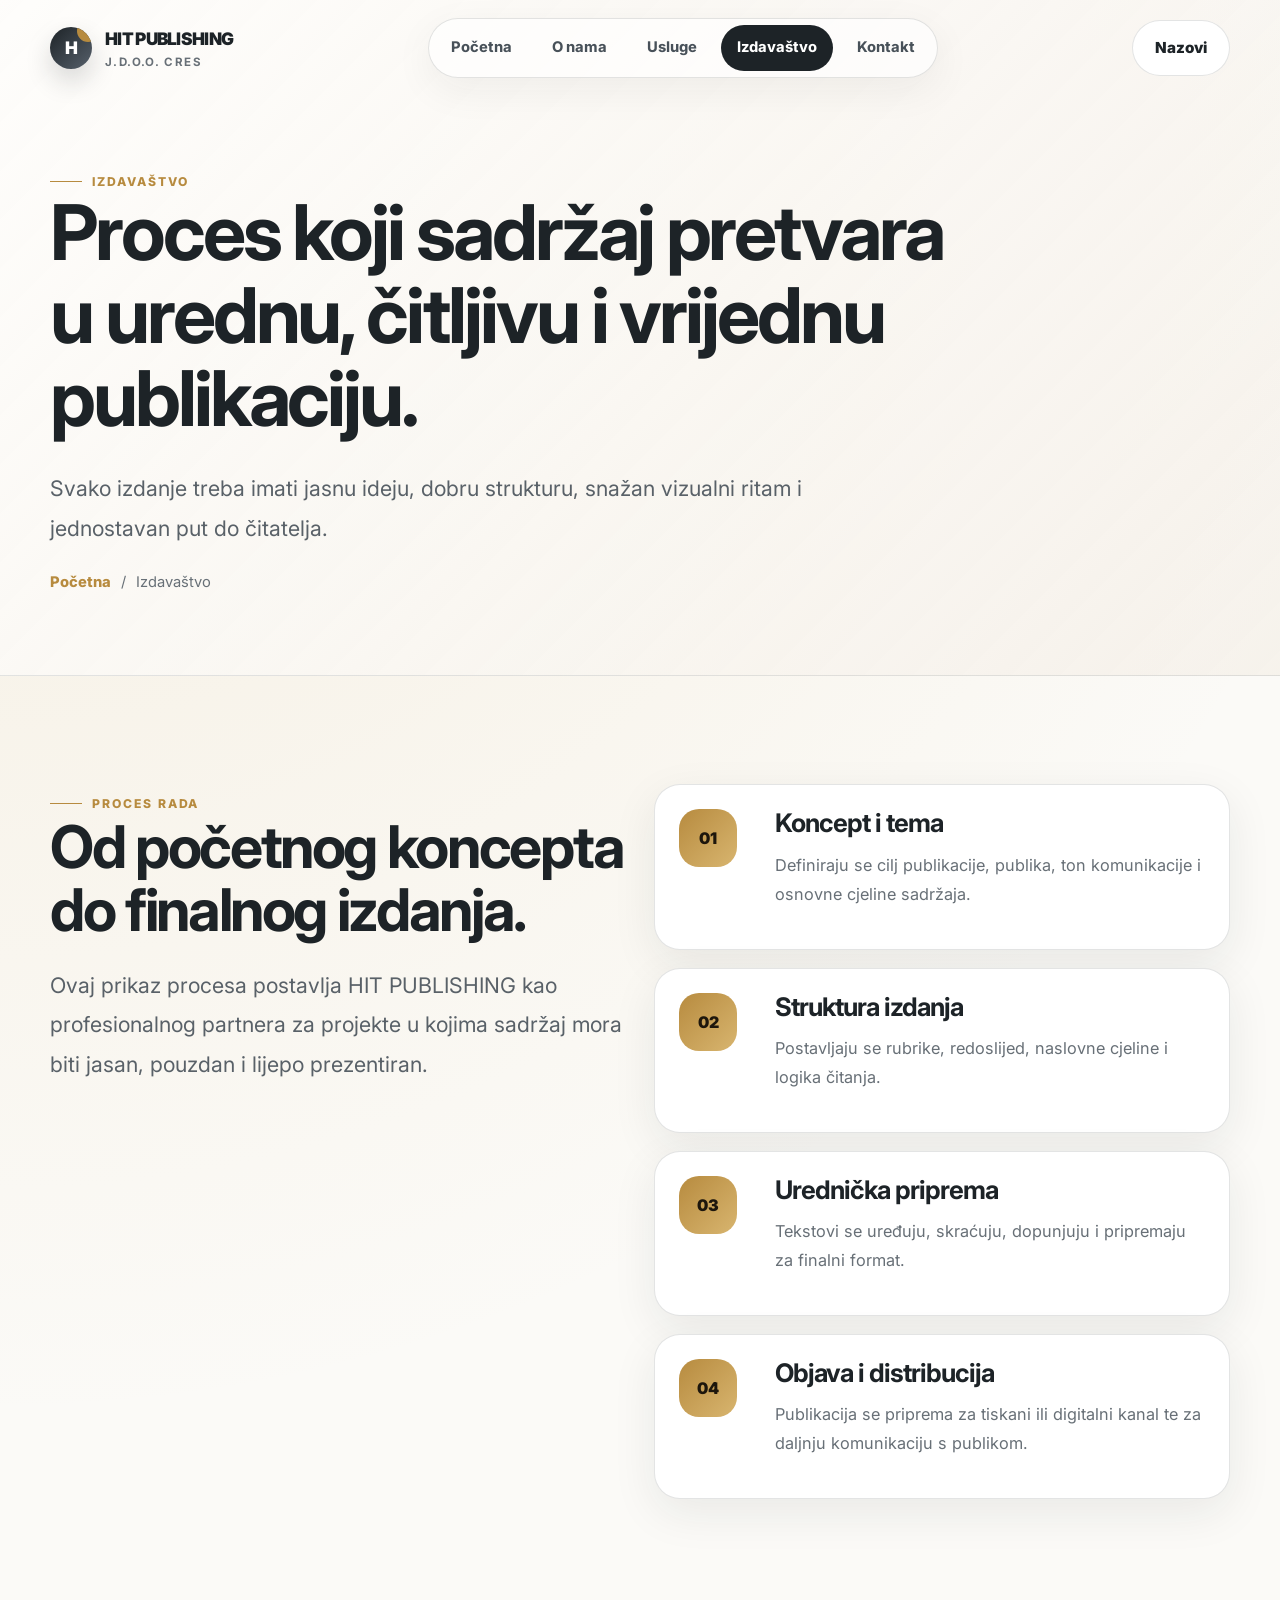
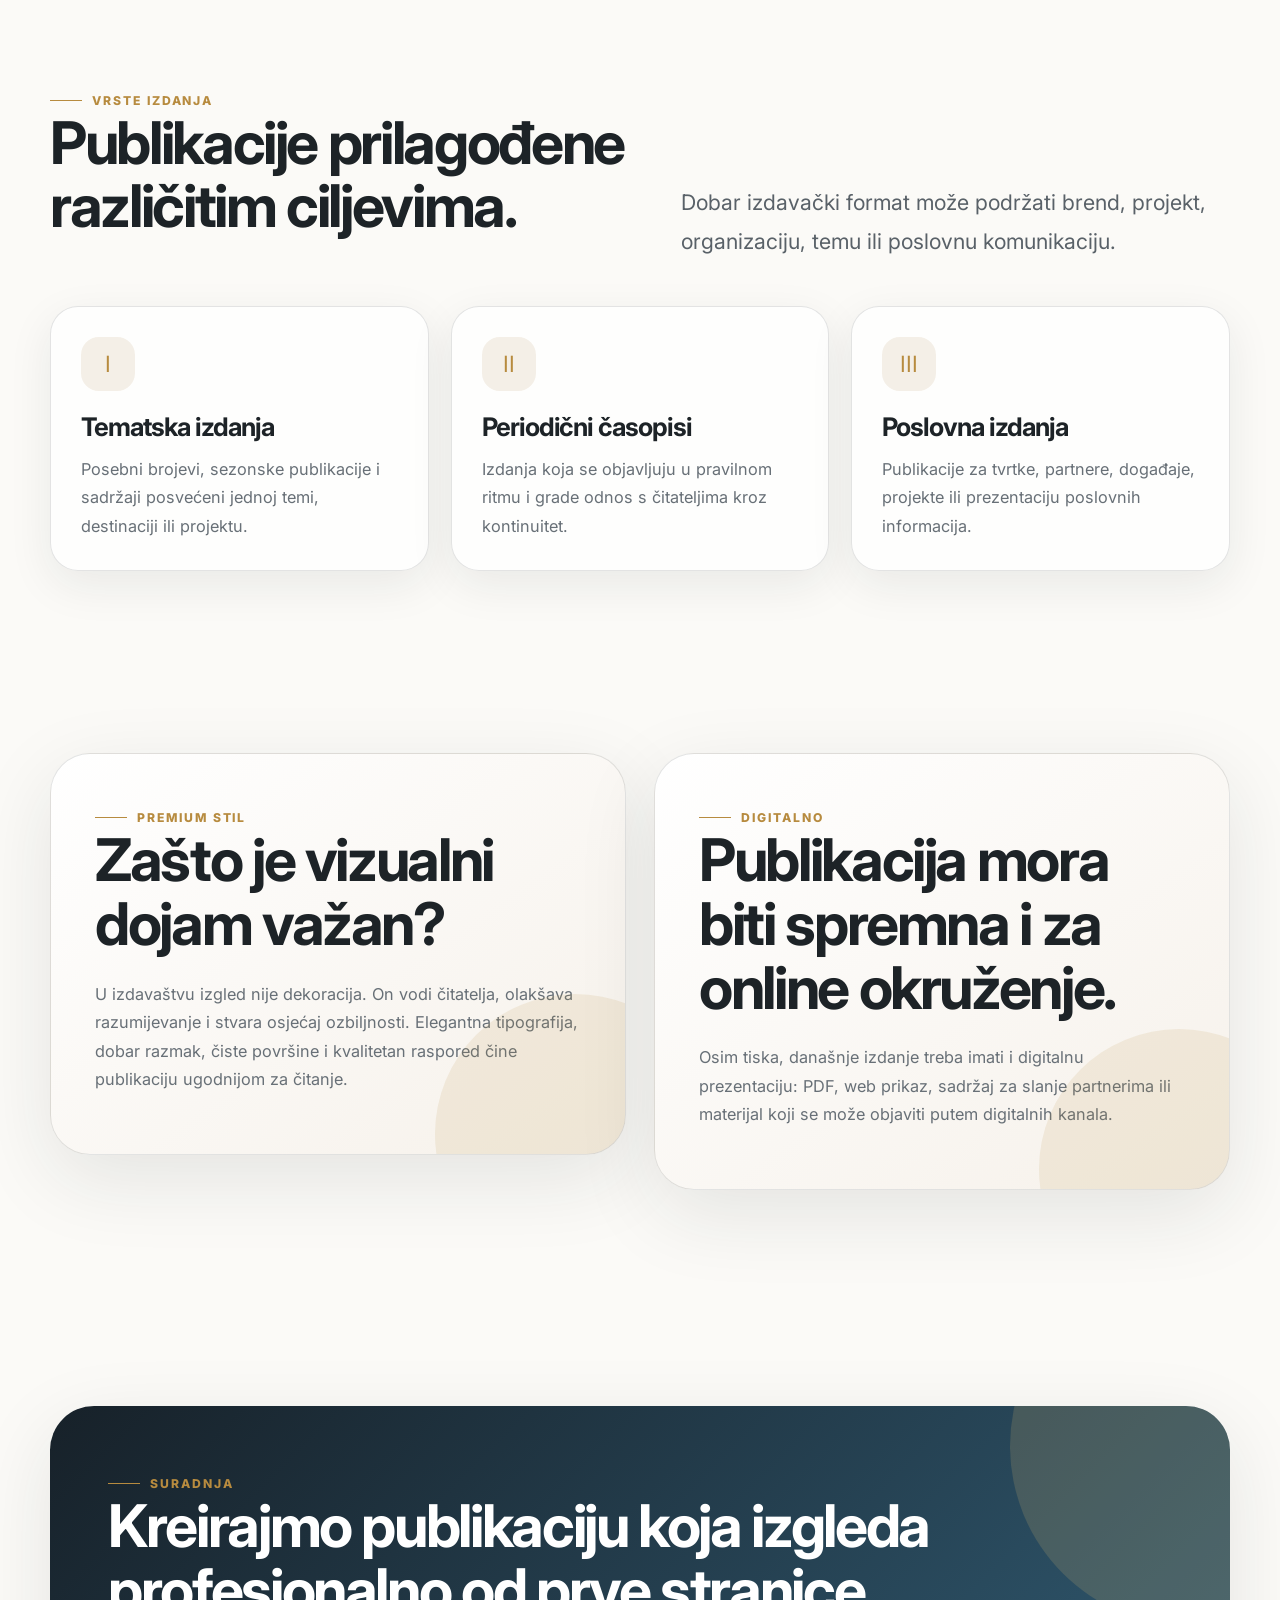
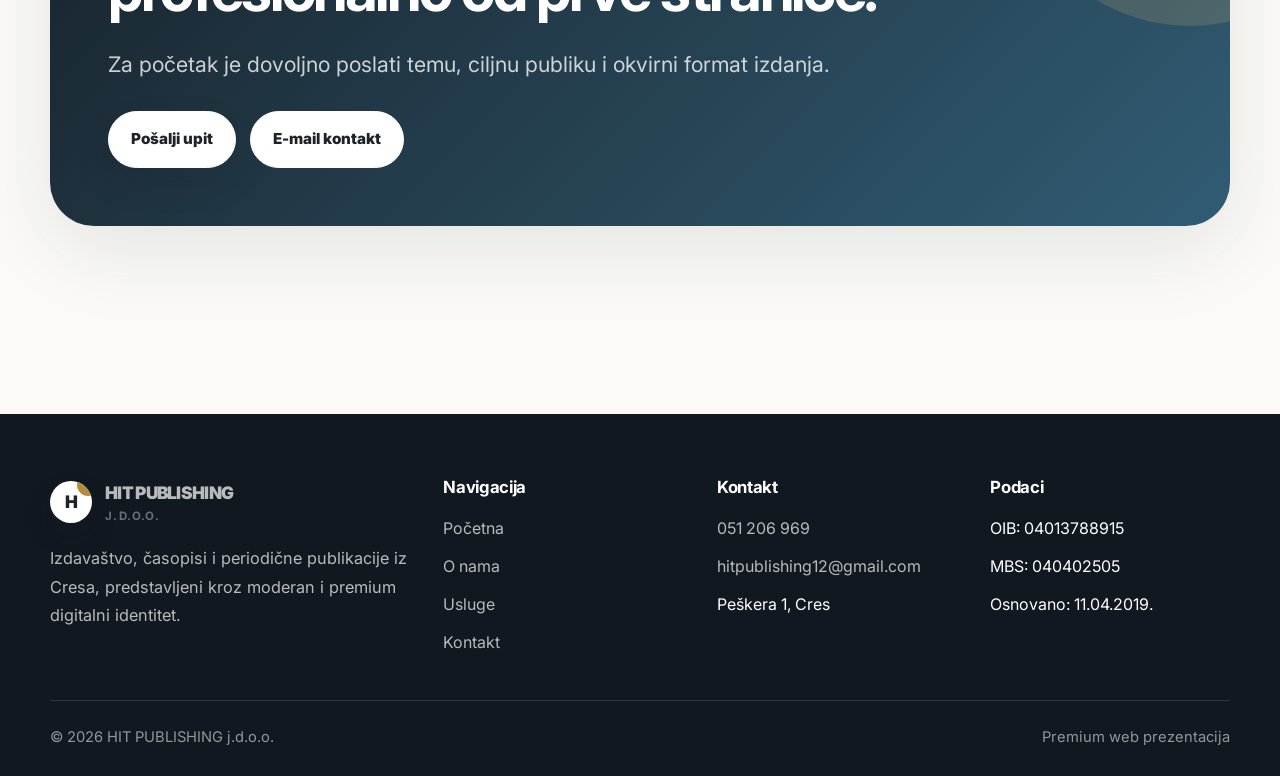
==== izdavastvo.html @ 4e16e78d "2" ====
<!DOCTYPE html>
<html lang="hr">
<head>
  <meta charset="UTF-8" />
  <meta name="viewport" content="width=device-width, initial-scale=1.0" />
  <title>Izdavaštvo | HIT PUBLISHING j.d.o.o.</title>
  <meta name="description" content="Izdavački proces HIT PUBLISHING j.d.o.o. – koncept, struktura, urednička priprema, dizajn i objava publikacija." />
  <link rel="preconnect" href="https://fonts.googleapis.com"><link rel="preconnect" href="https://fonts.gstatic.com" crossorigin><link href="https://fonts.googleapis.com/css2?family=Inter:wght@400;500;650;750;850;900&display=swap" rel="stylesheet">
  <link rel="icon" href="favicon.svg" type="image/svg+xml" />
  <link rel="stylesheet" href="styles.css" />
</head>
<body>
  <header class="header"><nav class="nav"><a class="logo" href="index.html"><span class="logo-mark">H</span><span>HIT PUBLISHING<small>j.d.o.o. Cres</small></span></a><div class="nav-links"><a href="index.html">Početna</a><a href="o-nama.html">O nama</a><a href="usluge.html">Usluge</a><a class="active" href="izdavastvo.html">Izdavaštvo</a><a href="kontakt.html">Kontakt</a></div><div class="nav-actions"><a class="btn light" href="tel:+38551206969">Nazovi</a><button class="menu-toggle" aria-label="Otvori izbornik"><span></span></button></div></nav></header>

  <main>
    <section class="page-hero"><div class="container reveal"><span class="eyebrow">Izdavaštvo</span><h1>Proces koji sadržaj pretvara u urednu, čitljivu i vrijednu publikaciju.</h1><p class="lead">Svako izdanje treba imati jasnu ideju, dobru strukturu, snažan vizualni ritam i jednostavan put do čitatelja.</p><div class="breadcrumbs"><a href="index.html">Početna</a><span>/</span><span>Izdavaštvo</span></div></div></section>

    <section class="section">
      <div class="container grid-2">
        <div class="reveal">
          <span class="eyebrow">Proces rada</span>
          <h2>Od početnog koncepta do finalnog izdanja.</h2>
          <p class="lead">Ovaj prikaz procesa postavlja HIT PUBLISHING kao profesionalnog partnera za projekte u kojima sadržaj mora biti jasan, pouzdan i lijepo prezentiran.</p>
        </div>
        <div class="process reveal delay-1">
          <div class="process-item"><div><h3>Koncept i tema</h3><p>Definiraju se cilj publikacije, publika, ton komunikacije i osnovne cjeline sadržaja.</p></div></div>
          <div class="process-item"><div><h3>Struktura izdanja</h3><p>Postavljaju se rubrike, redoslijed, naslovne cjeline i logika čitanja.</p></div></div>
          <div class="process-item"><div><h3>Urednička priprema</h3><p>Tekstovi se uređuju, skraćuju, dopunjuju i pripremaju za finalni format.</p></div></div>
          <div class="process-item"><div><h3>Objava i distribucija</h3><p>Publikacija se priprema za tiskani ili digitalni kanal te za daljnju komunikaciju s publikom.</p></div></div>
        </div>
      </div>
    </section>

    <section class="section tight">
      <div class="container">
        <div class="section-head reveal"><div><span class="eyebrow">Vrste izdanja</span><h2>Publikacije prilagođene različitim ciljevima.</h2></div><p class="lead">Dobar izdavački format može podržati brend, projekt, organizaciju, temu ili poslovnu komunikaciju.</p></div>
        <div class="grid-3">
          <article class="card reveal"><div class="card-icon">I</div><h3>Tematska izdanja</h3><p>Posebni brojevi, sezonske publikacije i sadržaji posvećeni jednoj temi, destinaciji ili projektu.</p></article>
          <article class="card reveal delay-1"><div class="card-icon">II</div><h3>Periodični časopisi</h3><p>Izdanja koja se objavljuju u pravilnom ritmu i grade odnos s čitateljima kroz kontinuitet.</p></article>
          <article class="card reveal delay-2"><div class="card-icon">III</div><h3>Poslovna izdanja</h3><p>Publikacije za tvrtke, partnere, događaje, projekte ili prezentaciju poslovnih informacija.</p></article>
        </div>
      </div>
    </section>

    <section class="section">
      <div class="container grid-2">
        <div class="split-card reveal">
          <span class="eyebrow">Premium stil</span>
          <h2>Zašto je vizualni dojam važan?</h2>
          <p>U izdavaštvu izgled nije dekoracija. On vodi čitatelja, olakšava razumijevanje i stvara osjećaj ozbiljnosti. Elegantna tipografija, dobar razmak, čiste površine i kvalitetan raspored čine publikaciju ugodnijom za čitanje.</p>
        </div>
        <div class="split-card reveal delay-1">
          <span class="eyebrow">Digitalno</span>
          <h2>Publikacija mora biti spremna i za online okruženje.</h2>
          <p>Osim tiska, današnje izdanje treba imati i digitalnu prezentaciju: PDF, web prikaz, sadržaj za slanje partnerima ili materijal koji se može objaviti putem digitalnih kanala.</p>
        </div>
      </div>
    </section>

    <section class="section"><div class="container"><div class="cta-band reveal"><span class="eyebrow">Suradnja</span><h2>Kreirajmo publikaciju koja izgleda profesionalno od prve stranice.</h2><p class="lead">Za početak je dovoljno poslati temu, ciljnu publiku i okvirni format izdanja.</p><div class="cta-actions"><a class="btn" href="kontakt.html">Pošalji upit</a><a class="btn light" href="mailto:hitpublishing12@gmail.com">E-mail kontakt</a></div></div></div></section>
  </main>

  <footer class="footer"><div class="container"><div class="footer-top"><div><a class="logo" href="index.html"><span class="logo-mark">H</span><span>HIT PUBLISHING<small>j.d.o.o.</small></span></a><p style="margin-top:18px;max-width:420px">Izdavaštvo, časopisi i periodične publikacije iz Cresa, predstavljeni kroz moderan i premium digitalni identitet.</p></div><div><h3>Navigacija</h3><div class="footer-links"><a href="index.html">Početna</a><a href="o-nama.html">O nama</a><a href="usluge.html">Usluge</a><a href="kontakt.html">Kontakt</a></div></div><div><h3>Kontakt</h3><div class="footer-links"><a href="tel:+38551206969">051 206 969</a><a href="mailto:hitpublishing12@gmail.com">hitpublishing12@gmail.com</a><span>Peškera 1, Cres</span></div></div><div><h3>Podaci</h3><div class="footer-links"><span>OIB: 04013788915</span><span>MBS: 040402505</span><span>Osnovano: 11.04.2019.</span></div></div></div><div class="footer-bottom"><span>© 2026 HIT PUBLISHING j.d.o.o.</span><span>Premium web prezentacija</span></div></div></footer>
  <script src="script.js"></script>
</body>
</html>
---- styles.css ----
:root{
  --bg:#fbfaf7;
  --surface:#ffffff;
  --surface-2:#f4efe7;
  --ink:#1d2327;
  --muted:#687077;
  --soft:#9a8f82;
  --line:rgba(29,35,39,.12);
  --gold:#b78b3f;
  --gold-2:#d8b56f;
  --blue:#315c74;
  --green:#2e8d6d;
  --shadow:0 24px 80px rgba(29,35,39,.10);
  --shadow-soft:0 14px 45px rgba(29,35,39,.08);
  --radius:28px;
  --radius-sm:18px;
  --container:min(1180px,calc(100% - 40px));
}
*{box-sizing:border-box}
html{scroll-behavior:smooth}
body{
  margin:0;
  font-family:Inter, ui-sans-serif, system-ui, -apple-system, BlinkMacSystemFont, "Segoe UI", sans-serif;
  color:var(--ink);
  background:radial-gradient(circle at top left, rgba(216,181,111,.18), transparent 34%), var(--bg);
  line-height:1.75;
  overflow-x:hidden;
}
body.menu-open{overflow:hidden}
a{color:inherit;text-decoration:none}
img{max-width:100%;display:block}
::selection{background:rgba(183,139,63,.25)}
.container{width:var(--container);margin:0 auto}
.eyebrow{
  display:inline-flex;
  align-items:center;
  gap:10px;
  color:var(--gold);
  text-transform:uppercase;
  font-weight:800;
  font-size:.76rem;
  letter-spacing:.16em;
}
.eyebrow::before{content:"";width:32px;height:1px;background:currentColor;display:block}
h1,h2,h3,p{margin-top:0}
h1,h2,h3{line-height:1.08;letter-spacing:-.04em}
h1{font-size:clamp(3.1rem,7vw,7.2rem);margin-bottom:28px}
h2{font-size:clamp(2.15rem,4.6vw,4.8rem);margin-bottom:24px}
h3{font-size:clamp(1.25rem,2vw,1.72rem);margin-bottom:14px}
p{color:var(--muted);font-size:1.02rem}
.lead{font-size:clamp(1.08rem,1.7vw,1.34rem);line-height:1.85;color:#596168;max-width:780px}
.header{
  position:fixed;
  top:0;left:0;right:0;
  z-index:50;
  transition:.35s ease;
  padding:18px 0;
}
.header.scrolled{background:rgba(251,250,247,.82);backdrop-filter:blur(18px);box-shadow:0 8px 30px rgba(29,35,39,.07);padding:12px 0}
.nav{
  width:var(--container);
  margin:0 auto;
  display:flex;
  align-items:center;
  justify-content:space-between;
  gap:20px;
}
.logo{
  display:flex;
  align-items:center;
  gap:13px;
  font-weight:900;
  letter-spacing:-.04em;
  font-size:1.08rem;
}
.logo-mark{
  width:42px;height:42px;border-radius:50%;
  display:grid;place-items:center;
  background:linear-gradient(135deg,var(--ink),#56606b);
  color:#fff;
  box-shadow:0 12px 26px rgba(29,35,39,.17);
  position:relative;
  overflow:hidden;
}
.logo-mark::after{content:"";position:absolute;right:-7px;top:-7px;width:22px;height:22px;border-radius:50%;background:var(--gold)}
.logo span small{display:block;font-weight:700;color:var(--muted);font-size:.72rem;letter-spacing:.12em;text-transform:uppercase;margin-top:-2px}
.nav-links{display:flex;align-items:center;gap:8px;background:rgba(255,255,255,.62);border:1px solid var(--line);border-radius:999px;padding:6px;box-shadow:0 12px 40px rgba(29,35,39,.06)}
.nav-links a{padding:10px 16px;border-radius:999px;color:#485159;font-weight:750;font-size:.92rem;transition:.25s ease}
.nav-links a:hover,.nav-links a.active{background:var(--ink);color:#fff}
.nav-actions{display:flex;align-items:center;gap:10px}
.btn{
  display:inline-flex;align-items:center;justify-content:center;gap:10px;
  padding:14px 22px;border-radius:999px;
  background:var(--ink);color:#fff;font-weight:850;
  border:1px solid var(--ink);box-shadow:0 16px 32px rgba(29,35,39,.15);
  transition:.25s ease;cursor:pointer;font-size:.95rem;
}
.btn:hover{transform:translateY(-2px);box-shadow:0 24px 46px rgba(29,35,39,.20)}
.btn.light{background:#fff;color:var(--ink);border-color:var(--line);box-shadow:none}
.btn.gold{background:linear-gradient(135deg,var(--gold),var(--gold-2));border:0;color:#1e180f}
.menu-toggle{display:none;border:1px solid var(--line);background:#fff;width:46px;height:46px;border-radius:50%;align-items:center;justify-content:center;cursor:pointer;z-index:60}
.menu-toggle span{width:18px;height:2px;background:var(--ink);position:relative;display:block;transition:.25s ease}
.menu-toggle span::before,.menu-toggle span::after{content:"";position:absolute;left:0;width:18px;height:2px;background:var(--ink);transition:.25s ease}
.menu-toggle span::before{top:-6px}.menu-toggle span::after{top:6px}
body.menu-open .menu-toggle span{background:transparent}
body.menu-open .menu-toggle span::before{top:0;transform:rotate(45deg)}
body.menu-open .menu-toggle span::after{top:0;transform:rotate(-45deg)}
.hero{padding:160px 0 88px;min-height:100vh;display:flex;align-items:center;position:relative;overflow:hidden}
.hero::before{content:"";position:absolute;inset:0;background:linear-gradient(120deg, rgba(255,255,255,.78), rgba(251,250,247,.65) 44%, rgba(244,239,231,.8));pointer-events:none}
.hero .container{position:relative;z-index:2;display:grid;grid-template-columns:1.04fr .96fr;gap:58px;align-items:center}
.hero-copy{max-width:730px}
.hero-copy .lead{margin-bottom:34px}
.hero-buttons{display:flex;gap:14px;flex-wrap:wrap;margin-bottom:38px}
.trust-row{display:grid;grid-template-columns:repeat(3,1fr);gap:12px;max-width:650px}
.trust-item{background:rgba(255,255,255,.72);border:1px solid var(--line);border-radius:20px;padding:18px;box-shadow:var(--shadow-soft)}
.trust-item strong{display:block;font-size:1.35rem;line-height:1;color:var(--ink);margin-bottom:8px}
.trust-item span{font-size:.88rem;color:var(--muted);line-height:1.45;display:block}
.hero-visual{position:relative;min-height:570px}
.visual-card{
  position:absolute;inset:34px 0 0 52px;
  border-radius:42px;
  background:linear-gradient(145deg,#fff,#f4efe7);
  box-shadow:var(--shadow);
  border:1px solid rgba(255,255,255,.9);
  padding:34px;
  overflow:hidden;
}
.visual-card::before{content:"";position:absolute;right:-160px;top:-130px;width:360px;height:360px;border-radius:50%;background:rgba(183,139,63,.13)}
.visual-card::after{content:"";position:absolute;left:-120px;bottom:-140px;width:330px;height:330px;border-radius:50%;background:rgba(49,92,116,.10)}
.book-stack{position:relative;z-index:2;height:100%;display:flex;align-items:center;justify-content:center;perspective:1000px}
.book{
  position:absolute;width:280px;height:390px;border-radius:16px 22px 22px 16px;
  background:linear-gradient(135deg,#fefefe,#e9e1d4);
  box-shadow:0 25px 70px rgba(29,35,39,.16);
  border:1px solid rgba(29,35,39,.08);
  transform:rotate(-7deg) translateX(-46px);
}
.book:nth-child(2){background:linear-gradient(135deg,#315c74,#16364a);transform:rotate(8deg) translateX(44px) translateY(12px);color:#fff}
.book:nth-child(3){background:linear-gradient(135deg,#fff,#f7f2eb);transform:rotate(-1deg) translateY(-22px);width:250px;height:360px}
.book::before{content:"";position:absolute;left:24px;top:32px;bottom:32px;width:1px;background:rgba(183,139,63,.6)}
.book::after{content:"HIT\A PUBLISHING";white-space:pre;position:absolute;left:46px;bottom:48px;font-size:1.3rem;font-weight:900;letter-spacing:-.04em;line-height:1.05;color:inherit}
.floating-note{position:absolute;z-index:3;background:#fff;border:1px solid var(--line);border-radius:20px;padding:18px 20px;box-shadow:var(--shadow-soft);animation:float 6s ease-in-out infinite}
.floating-note.one{top:12px;right:14px}.floating-note.two{bottom:42px;left:0;animation-delay:-2.4s}.floating-note.three{right:24px;bottom:18px;animation-delay:-1s}
.floating-note b{display:block;color:var(--ink);font-size:.88rem}.floating-note span{display:block;color:var(--muted);font-size:.8rem;margin-top:2px}
@keyframes float{0%,100%{transform:translateY(0)}50%{transform:translateY(-12px)}}
.section{padding:108px 0;position:relative}
.section.tight{padding:74px 0}
.section-head{display:flex;justify-content:space-between;gap:34px;align-items:end;margin-bottom:44px}
.section-head .lead{max-width:610px;margin-bottom:0}
.grid-2{display:grid;grid-template-columns:1fr 1fr;gap:28px;align-items:start}
.grid-3{display:grid;grid-template-columns:repeat(3,1fr);gap:22px}
.grid-4{display:grid;grid-template-columns:repeat(4,1fr);gap:18px}
.card{background:rgba(255,255,255,.78);border:1px solid var(--line);border-radius:var(--radius);padding:30px;box-shadow:var(--shadow-soft);position:relative;overflow:hidden}
.card:hover .card-icon{transform:rotate(-8deg) scale(1.04)}
.card-icon{width:54px;height:54px;border-radius:18px;display:grid;place-items:center;background:var(--surface-2);color:var(--gold);font-size:1.4rem;margin-bottom:22px;transition:.25s ease}
.card p:last-child{margin-bottom:0}
.split-card{padding:44px;background:linear-gradient(145deg,#fff,#f6f1ea);border:1px solid var(--line);border-radius:40px;box-shadow:var(--shadow);position:relative;overflow:hidden}
.split-card::after{content:"";position:absolute;right:-90px;bottom:-120px;width:280px;height:280px;border-radius:50%;background:rgba(183,139,63,.12)}
.info-list{display:grid;gap:14px;margin-top:26px;position:relative;z-index:2}
.info-row{display:grid;grid-template-columns:155px 1fr;gap:16px;border-bottom:1px solid var(--line);padding-bottom:14px;color:var(--muted)}
.info-row b{color:var(--ink)}
.marquee{border-block:1px solid var(--line);background:rgba(255,255,255,.55);overflow:hidden;white-space:nowrap}
.marquee-track{display:inline-flex;gap:48px;animation:marquee 28s linear infinite;padding:18px 0;color:#6d747a;font-weight:800;text-transform:uppercase;letter-spacing:.15em;font-size:.78rem}
@keyframes marquee{from{transform:translateX(0)}to{transform:translateX(-50%)}}
.feature{display:flex;gap:18px;align-items:flex-start}
.feature .num{width:42px;height:42px;border-radius:50%;display:grid;place-items:center;background:var(--ink);color:#fff;font-weight:900;flex:0 0 auto}
.process{counter-reset:step;display:grid;gap:18px}
.process-item{display:grid;grid-template-columns:74px 1fr;gap:22px;align-items:start;background:#fff;border:1px solid var(--line);border-radius:26px;padding:24px;box-shadow:var(--shadow-soft)}
.process-item::before{counter-increment:step;content:"0" counter(step);width:58px;height:58px;border-radius:20px;display:grid;place-items:center;background:linear-gradient(135deg,var(--gold),var(--gold-2));font-weight:950;color:#1d160c}
.cta-band{background:linear-gradient(135deg,#172129,#315c74);color:#fff;border-radius:44px;padding:58px;position:relative;overflow:hidden;box-shadow:var(--shadow)}
.cta-band::before{content:"";position:absolute;right:-140px;top:-140px;width:360px;height:360px;border-radius:50%;background:rgba(216,181,111,.18)}
.cta-band h2,.cta-band p{color:#fff;position:relative}.cta-band p{opacity:.78}.cta-band .btn{position:relative;background:#fff;color:var(--ink);border-color:#fff}.cta-actions{display:flex;gap:14px;flex-wrap:wrap;margin-top:26px}
.page-hero{padding:162px 0 80px;background:linear-gradient(135deg,rgba(255,255,255,.88),rgba(244,239,231,.72));border-bottom:1px solid var(--line)}
.page-hero h1{font-size:clamp(2.75rem,6vw,6rem);max-width:930px}
.breadcrumbs{display:flex;gap:10px;color:var(--muted);font-size:.92rem;margin-top:20px}.breadcrumbs a{color:var(--gold);font-weight:800}
.service-large{display:grid;grid-template-columns:.8fr 1.2fr;gap:28px;align-items:stretch;margin-bottom:22px}
.service-index{background:var(--ink);color:#fff;border-radius:var(--radius);padding:36px;display:flex;flex-direction:column;justify-content:space-between;min-height:310px;overflow:hidden;position:relative}
.service-index::after{content:"";position:absolute;right:-70px;top:-70px;width:190px;height:190px;border-radius:50%;background:rgba(216,181,111,.18)}
.service-index span{font-size:4rem;font-weight:950;line-height:1;color:rgba(255,255,255,.24)}
.service-index h3{color:#fff;margin-bottom:0}
.service-content{background:#fff;border:1px solid var(--line);border-radius:var(--radius);padding:36px;box-shadow:var(--shadow-soft)}
.pills{display:flex;flex-wrap:wrap;gap:10px;margin-top:24px}.pill{padding:9px 14px;border:1px solid var(--line);border-radius:999px;background:rgba(244,239,231,.55);font-size:.86rem;color:#56606b;font-weight:750}
.contact-wrap{display:grid;grid-template-columns:.82fr 1.18fr;gap:28px;align-items:start}
.contact-card{position:sticky;top:110px;background:linear-gradient(145deg,#fff,#f5f0e8);border:1px solid var(--line);border-radius:36px;padding:34px;box-shadow:var(--shadow)}
.contact-link{display:flex;align-items:center;gap:14px;padding:16px 0;border-bottom:1px solid var(--line);color:var(--muted)}
.contact-link:last-child{border-bottom:0}.contact-link b{color:var(--ink);display:block}.contact-link span{font-size:.95rem}.contact-ico{width:42px;height:42px;border-radius:15px;background:#fff;display:grid;place-items:center;color:var(--gold);box-shadow:0 10px 22px rgba(29,35,39,.06);flex:0 0 auto}
.form{background:#fff;border:1px solid var(--line);border-radius:36px;padding:34px;box-shadow:var(--shadow-soft)}
.form-grid{display:grid;grid-template-columns:1fr 1fr;gap:16px}.field{display:flex;flex-direction:column;gap:8px}.field.full{grid-column:1/-1}label{font-size:.86rem;color:#4f5961;font-weight:850}input,textarea,select{width:100%;border:1px solid var(--line);background:#fbfaf7;border-radius:16px;padding:15px 16px;font:inherit;color:var(--ink);outline:none;transition:.2s ease}input:focus,textarea:focus,select:focus{border-color:rgba(183,139,63,.75);box-shadow:0 0 0 4px rgba(183,139,63,.1)}textarea{min-height:150px;resize:vertical}.form-note{font-size:.88rem;color:var(--muted);margin-top:14px}
.footer{background:#111820;color:#fff;padding:64px 0 26px;margin-top:80px}.footer p,.footer a{color:rgba(255,255,255,.70)}.footer-top{display:grid;grid-template-columns:1.2fr .8fr .8fr .8fr;gap:34px;margin-bottom:44px}.footer h3{color:#fff;font-size:1.05rem;letter-spacing:-.02em;margin-bottom:18px}.footer-links{display:grid;gap:10px}.footer-bottom{border-top:1px solid rgba(255,255,255,.12);padding-top:24px;display:flex;justify-content:space-between;gap:20px;color:rgba(255,255,255,.55);font-size:.92rem}.footer .logo-mark{background:#fff;color:var(--ink)}
.reveal{opacity:0;transform:translateY(28px);transition:opacity .8s ease, transform .8s ease}.reveal.visible{opacity:1;transform:none}.delay-1{transition-delay:.12s}.delay-2{transition-delay:.24s}.delay-3{transition-delay:.36s}
@media (max-width:1020px){
  :root{--container:min(100% - 28px, 760px)}
  .hero .container,.grid-2,.contact-wrap,.service-large{grid-template-columns:1fr}
  .hero{padding-top:132px}.hero-visual{min-height:470px}.visual-card{inset:20px 10px 0 10px}.section-head{display:block}.section-head .lead{margin-top:18px}.grid-3,.grid-4{grid-template-columns:1fr 1fr}.footer-top{grid-template-columns:1fr 1fr}.contact-card{position:relative;top:auto}
}
@media (max-width:760px){
  body{line-height:1.7}.header{padding:12px 0}.nav{width:min(100% - 24px, 680px)}.logo span{font-size:1rem}.logo span small{font-size:.64rem}.logo-mark{width:38px;height:38px}.menu-toggle{display:flex}.nav-actions .btn{display:none}.nav-links{position:fixed;top:0;right:0;width:min(86vw,380px);height:100vh;border-radius:0;border:0;box-shadow:-20px 0 60px rgba(29,35,39,.14);background:rgba(255,255,255,.96);backdrop-filter:blur(18px);padding:94px 24px 24px;display:flex;flex-direction:column;align-items:stretch;justify-content:flex-start;gap:8px;transform:translateX(105%);transition:.35s ease;z-index:55}.nav-links a{padding:14px 16px;border:1px solid var(--line);font-size:1rem}body.menu-open .nav-links{transform:none}.hero{min-height:auto;padding:120px 0 70px}h1{font-size:clamp(2.55rem,14vw,4.1rem);margin-bottom:20px}h2{font-size:clamp(2rem,9vw,3rem)}.hero .container{gap:28px}.hero-buttons,.cta-actions{flex-direction:column}.btn{width:100%;padding:14px 18px}.trust-row,.grid-3,.grid-4,.form-grid{grid-template-columns:1fr}.hero-visual{min-height:390px}.visual-card{border-radius:32px;padding:20px}.book{width:210px;height:300px}.book:nth-child(3){width:190px;height:280px}.floating-note{padding:13px 14px}.floating-note.one{right:0}.floating-note.two{bottom:20px}.floating-note.three{display:none}.section{padding:72px 0}.section.tight{padding:54px 0}.card,.split-card,.service-content,.contact-card,.form{padding:24px;border-radius:26px}.info-row{grid-template-columns:1fr;gap:4px}.process-item{grid-template-columns:1fr;gap:14px}.cta-band{border-radius:28px;padding:34px 24px}.page-hero{padding:126px 0 58px}.page-hero h1{font-size:clamp(2.35rem,12vw,4rem)}.footer{margin-top:48px}.footer-top{grid-template-columns:1fr}.footer-bottom{flex-direction:column}.service-index{min-height:230px}.contact-link{align-items:flex-start}
}
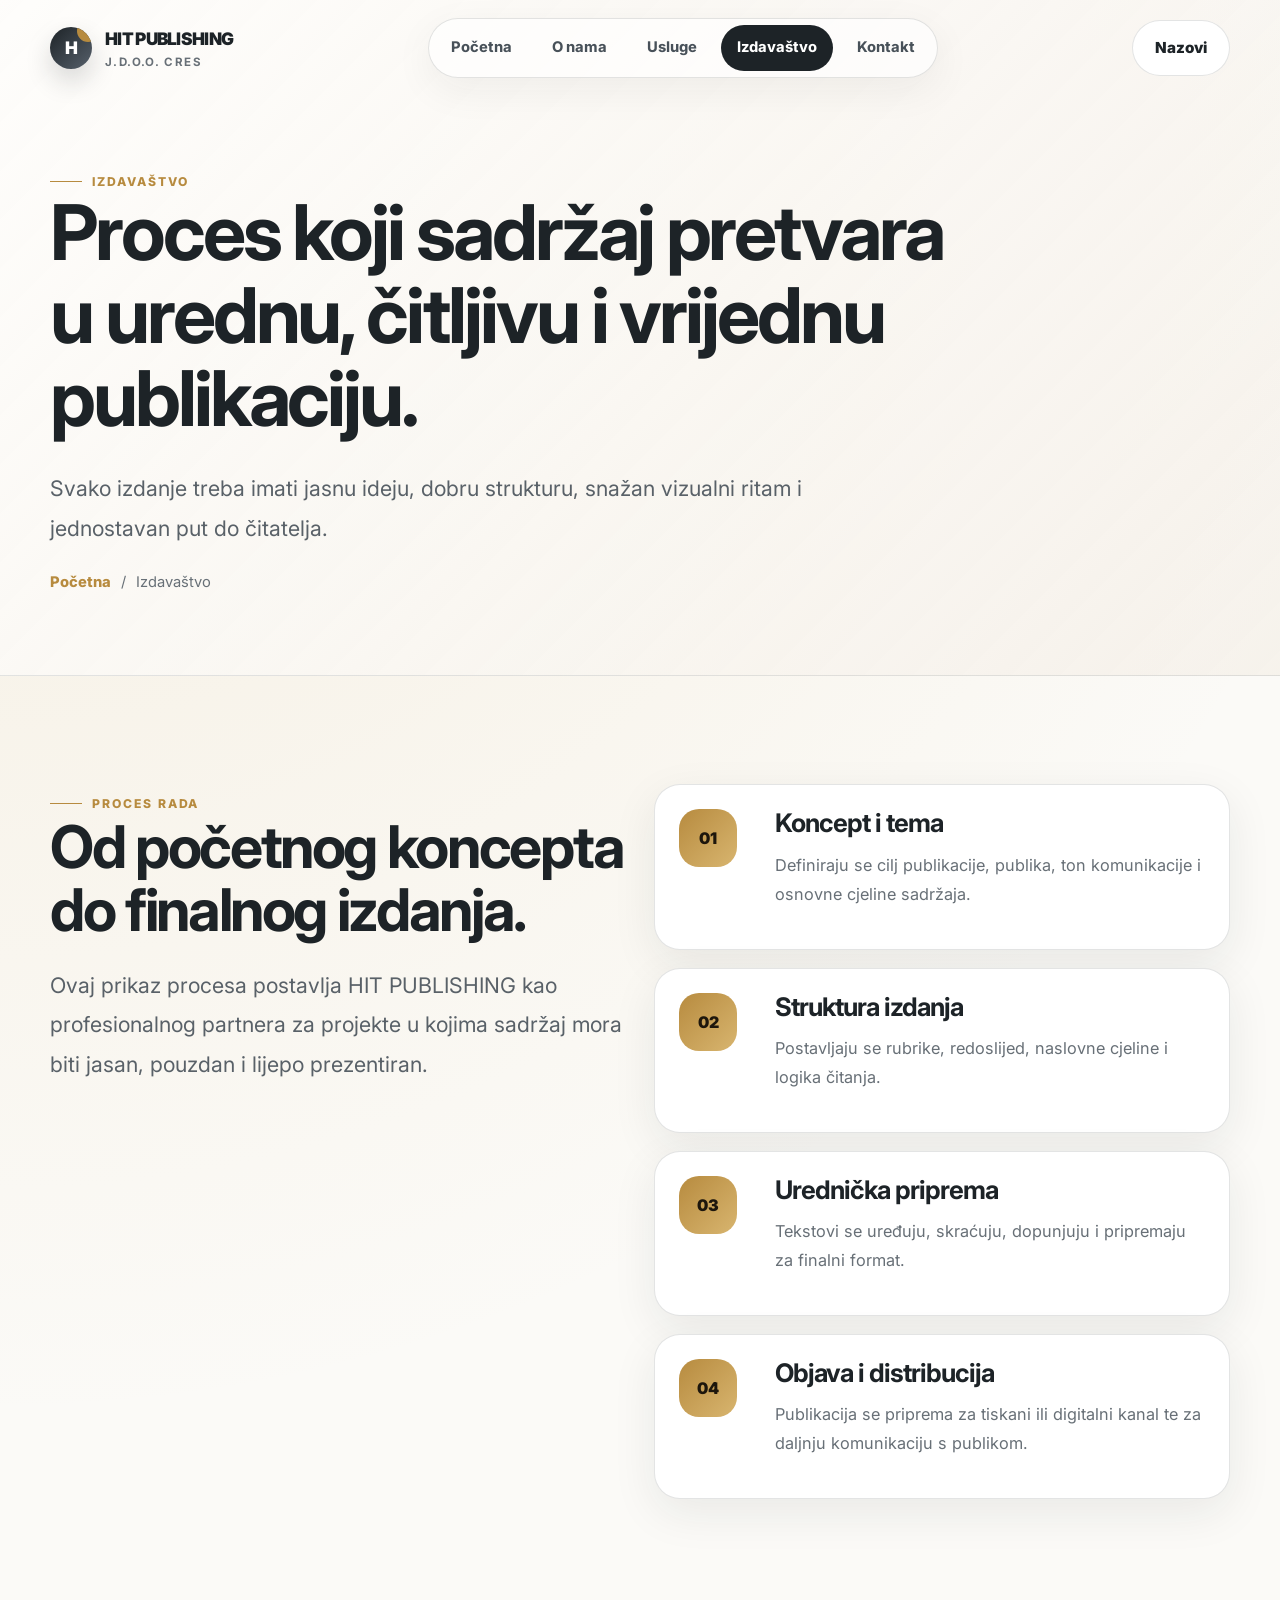
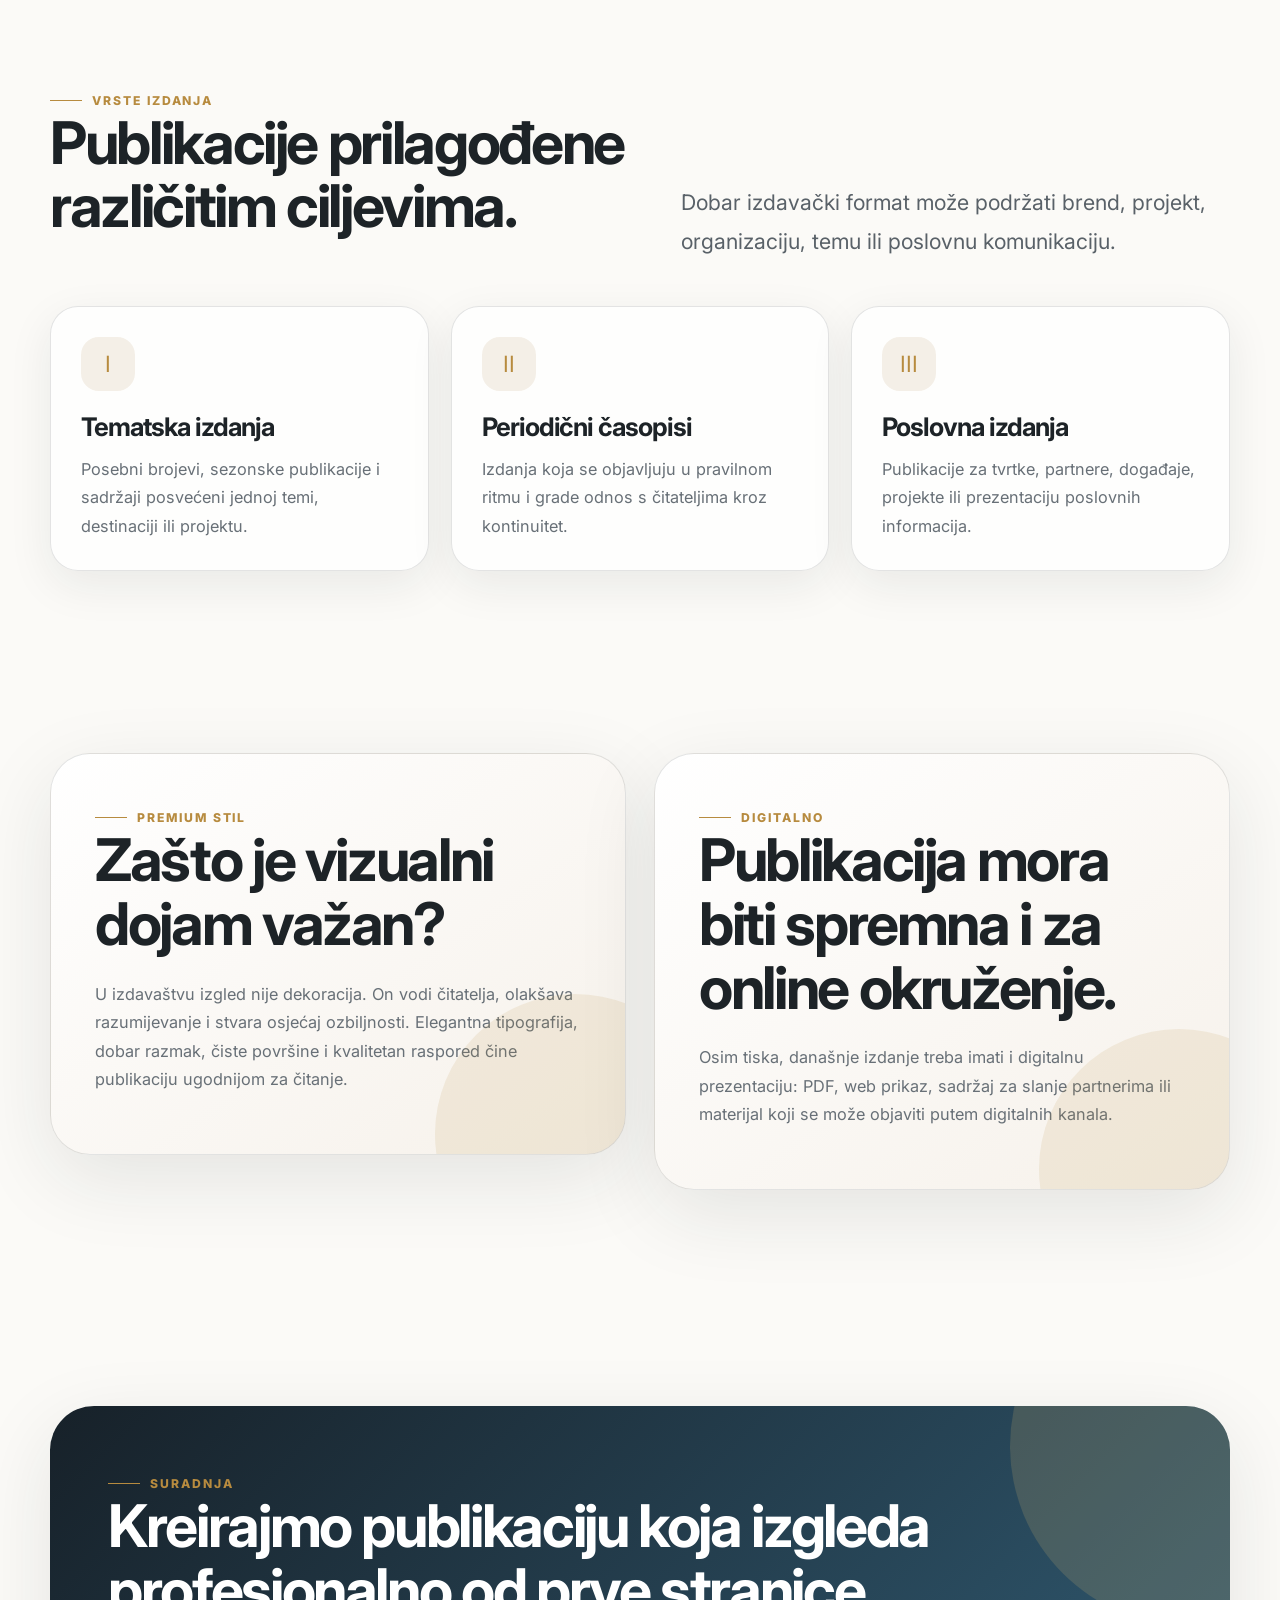
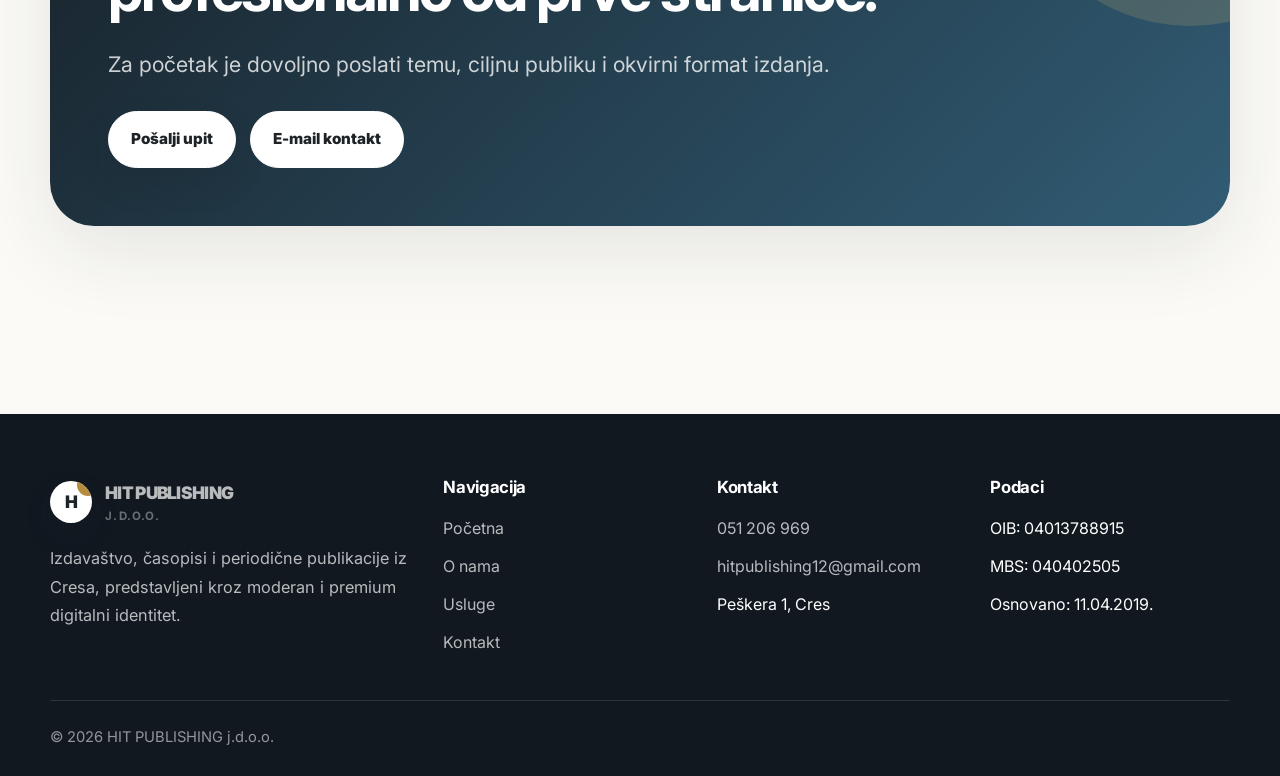
==== commit da9e6953: "5" ====
--- a/izdavastvo.html
+++ b/izdavastvo.html
@@ -60,7 +60,7 @@
     <section class="section"><div class="container"><div class="cta-band reveal"><span class="eyebrow">Suradnja</span><h2>Kreirajmo publikaciju koja izgleda profesionalno od prve stranice.</h2><p class="lead">Za početak je dovoljno poslati temu, ciljnu publiku i okvirni format izdanja.</p><div class="cta-actions"><a class="btn" href="kontakt.html">Pošalji upit</a><a class="btn light" href="mailto:hitpublishing12@gmail.com">E-mail kontakt</a></div></div></div></section>
   </main>
 
-  <footer class="footer"><div class="container"><div class="footer-top"><div><a class="logo" href="index.html"><span class="logo-mark">H</span><span>HIT PUBLISHING<small>j.d.o.o.</small></span></a><p style="margin-top:18px;max-width:420px">Izdavaštvo, časopisi i periodične publikacije iz Cresa, predstavljeni kroz moderan i premium digitalni identitet.</p></div><div><h3>Navigacija</h3><div class="footer-links"><a href="index.html">Početna</a><a href="o-nama.html">O nama</a><a href="usluge.html">Usluge</a><a href="kontakt.html">Kontakt</a></div></div><div><h3>Kontakt</h3><div class="footer-links"><a href="tel:+38551206969">051 206 969</a><a href="mailto:hitpublishing12@gmail.com">hitpublishing12@gmail.com</a><span>Peškera 1, Cres</span></div></div><div><h3>Podaci</h3><div class="footer-links"><span>OIB: 04013788915</span><span>MBS: 040402505</span><span>Osnovano: 11.04.2019.</span></div></div></div><div class="footer-bottom"><span>© 2026 HIT PUBLISHING j.d.o.o.</span><span>Premium web prezentacija</span></div></div></footer>
+  <footer class="footer"><div class="container"><div class="footer-top"><div><a class="logo" href="index.html"><span class="logo-mark">H</span><span>HIT PUBLISHING<small>j.d.o.o.</small></span></a><p style="margin-top:18px;max-width:420px">Izdavaštvo, časopisi i periodične publikacije iz Cresa, predstavljeni kroz moderan i premium digitalni identitet.</p></div><div><h3>Navigacija</h3><div class="footer-links"><a href="index.html">Početna</a><a href="o-nama.html">O nama</a><a href="usluge.html">Usluge</a><a href="kontakt.html">Kontakt</a></div></div><div><h3>Kontakt</h3><div class="footer-links"><a href="tel:+38551206969">051 206 969</a><a href="mailto:hitpublishing12@gmail.com">hitpublishing12@gmail.com</a><span>Peškera 1, Cres</span></div></div><div><h3>Podaci</h3><div class="footer-links"><span>OIB: 04013788915</span><span>MBS: 040402505</span><span>Osnovano: 11.04.2019.</span></div></div></div><div class="footer-bottom"><span>© 2026 HIT PUBLISHING j.d.o.o.</span></div></div></footer>
   <script src="script.js"></script>
 </body>
 </html>
--- a/styles.css
+++ b/styles.css
@@ -186,7 +186,7 @@
 .contact-link:last-child{border-bottom:0}.contact-link b{color:var(--ink);display:block}.contact-link span{font-size:.95rem}.contact-ico{width:42px;height:42px;border-radius:15px;background:#fff;display:grid;place-items:center;color:var(--gold);box-shadow:0 10px 22px rgba(29,35,39,.06);flex:0 0 auto}
 .form{background:#fff;border:1px solid var(--line);border-radius:36px;padding:34px;box-shadow:var(--shadow-soft)}
 .form-grid{display:grid;grid-template-columns:1fr 1fr;gap:16px}.field{display:flex;flex-direction:column;gap:8px}.field.full{grid-column:1/-1}label{font-size:.86rem;color:#4f5961;font-weight:850}input,textarea,select{width:100%;border:1px solid var(--line);background:#fbfaf7;border-radius:16px;padding:15px 16px;font:inherit;color:var(--ink);outline:none;transition:.2s ease}input:focus,textarea:focus,select:focus{border-color:rgba(183,139,63,.75);box-shadow:0 0 0 4px rgba(183,139,63,.1)}textarea{min-height:150px;resize:vertical}.form-note{font-size:.88rem;color:var(--muted);margin-top:14px}
-.footer{background:#111820;color:#fff;padding:64px 0 26px;margin-top:80px}.footer p,.footer a{color:rgba(255,255,255,.70)}.footer-top{display:grid;grid-template-columns:1.2fr .8fr .8fr .8fr;gap:34px;margin-bottom:44px}.footer h3{color:#fff;font-size:1.05rem;letter-spacing:-.02em;margin-bottom:18px}.footer-links{display:grid;gap:10px}.footer-bottom{border-top:1px solid rgba(255,255,255,.12);padding-top:24px;display:flex;justify-content:space-between;gap:20px;color:rgba(255,255,255,.55);font-size:.92rem}.footer .logo-mark{background:#fff;color:var(--ink)}
+.footer{background:#111820;color:#fff;padding:64px 0 26px;margin-top:80px}.footer p,.footer a{color:rgba(255,255,255,.70)}.footer-top{display:grid;grid-template-columns:1.2fr .8fr .8fr .8fr;gap:34px;margin-bottom:44px}.footer h3{color:#fff;font-size:1.05rem;letter-spacing:-.02em;margin-bottom:18px}.footer-links{display:grid;gap:10px}.footer-bottom{border-top:1px solid rgba(255,255,255,.12);padding-top:24px;display:flex;justify-content:flex-start;gap:20px;color:rgba(255,255,255,.55);font-size:.92rem}.footer .logo-mark{background:#fff;color:var(--ink)}
 .reveal{opacity:0;transform:translateY(28px);transition:opacity .8s ease, transform .8s ease}.reveal.visible{opacity:1;transform:none}.delay-1{transition-delay:.12s}.delay-2{transition-delay:.24s}.delay-3{transition-delay:.36s}
 @media (max-width:1020px){
   :root{--container:min(100% - 28px, 760px)}
